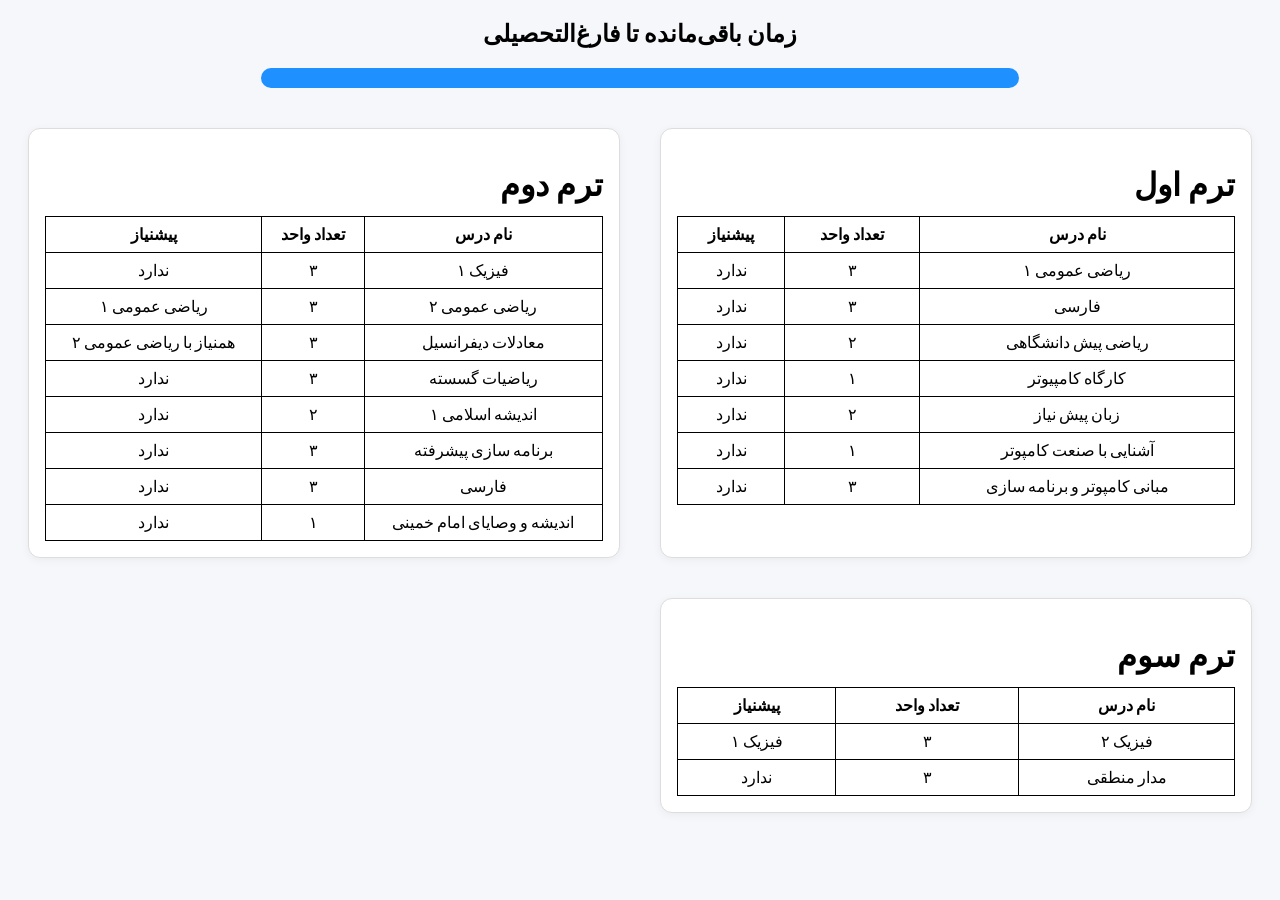
==== index.html @ 0f198653 "Rename index.html. to index.html" ====
<!DOCTYPE html>
<html lang="fa" dir="rtl">
<head>
  <meta charset="UTF-8">
  <title>برنامه درسی</title>
  <link href="https://fonts.googleapis.com/css2?family=Questrial&display=swap" rel="stylesheet">
  <link rel="stylesheet" href="style.css">
</head>
<body>
<script src="script.js"></script>
<h2>زمان باقی‌مانده تا فارغ‌التحصیلی</h2>
<div class="Progress-Container" data-total="144" data-done="48">
  <div class="Progress-Bar"><span id="pct"></span></div>
</div>

<div class="terms">
  <div class="term">
    <h1>ترم اول</h1>
    <table>
      <tr><th>نام درس</th><th>تعداد واحد</th><th>پیشنیاز</th></tr>
      <tr><td>ریاضی عمومی ۱</td><td>۳</td><td>ندارد</td></tr>
      <tr><td>فارسی</td><td>۳</td><td>ندارد</td></tr>
      <tr><td>ریاضی پیش دانشگاهی</td><td>۲</td><td>ندارد</td></tr>
      <tr><td>کارگاه کامپیوتر</td><td>۱</td><td>ندارد</td></tr>
      <tr><td>زبان پیش نیاز</td><td>۲</td><td>ندارد</td></tr>
      <tr><td>آشنایی با صنعت کامپوتر</td><td>۱</td><td>ندارد</td></tr>
      <tr><td>مبانی کامپوتر و برنامه سازی</td><td>۳</td><td>ندارد</td></tr>
    </table>
  </div>

  <div class="term">
    <h1>ترم دوم</h1>
    <table>
      <tr><th>نام درس</th><th>تعداد واحد</th><th>پیشنیاز</th></tr>
      <tr><td>فیزیک ۱</td><td>۳</td><td>ندارد</td></tr>
      <tr><td>ریاضی عمومی ۲</td><td>۳</td><td>ریاضی عمومی ۱</td></tr>
      <tr><td>معادلات دیفرانسیل</td><td>۳</td><td>همنیاز با ریاضی عمومی ۲</td></tr>
      <tr><td>ریاضیات گسسته</td><td>۳</td><td>ندارد</td></tr>
      <tr><td>اندیشه اسلامی ۱</td><td>۲</td><td>ندارد</td></tr>
      <tr><td>برنامه سازی پیشرفته</td><td>۳</td><td>ندارد</td></tr>
      <tr><td>فارسی</td><td>۳</td><td>ندارد</td></tr>
      <tr><td>اندیشه و وصایای امام خمینی</td><td>۱</td><td>ندارد</td></tr>
    </table>
  </div>

  <div class="term">
    <h1>ترم سوم</h1>
    <table>
      <tr><th>نام درس</th><th>تعداد واحد</th><th>پیشنیاز</th></tr>
      <tr><td>فیزیک ۲</td><td>۳</td><td>فیزیک ۱</td></tr>
      <tr><td>مدار منطقی</td><td>۳</td><td>ندارد</td></tr>

    </table>
  </div>
</div>

<script src="script.js"></script>
</body>
</html>
---- style.css ----
body {
  background-color: #f5f7fa;
  font-family: Questrial, sans-serif;
}

h2 {
  text-align: center;
}

.Progress-Container {
  width: 60%;
  background: #ccc;
  height: 20px;
  border-radius: 15px;
  margin: 20px auto;
  overflow: hidden;
}

.Progress-Bar {
  background: dodgerblue;
  height: 100%;
  display: flex;
  align-items: center;
  padding-left: 8px;
  color: #fff;
  font-weight: bold;
}

.terms {
  display: grid;
  grid-template-columns: 1fr 1fr;
  gap: 40px;
  justify-content: center;
  padding: 20px;
}

.term {
  background: #fff;
  padding: 16px;
  border: 1px solid #ddd;
  border-radius: 12px;
  box-shadow: 0 2px 10px rgba(0,0,0,0.05);
}

.term h1 {
  margin-bottom: 12px;
  text-align: right;
}

.term table {
  width: 100%;
  border-collapse: collapse;
}

.term th, .term td {
  border: 1px solid #000;
  padding: 8px 12px;
  text-align: center;
}

/* responsive for mobile */
@media (max-width: 900px) {
  .terms {
    grid-template-columns: 1fr;
  }
}
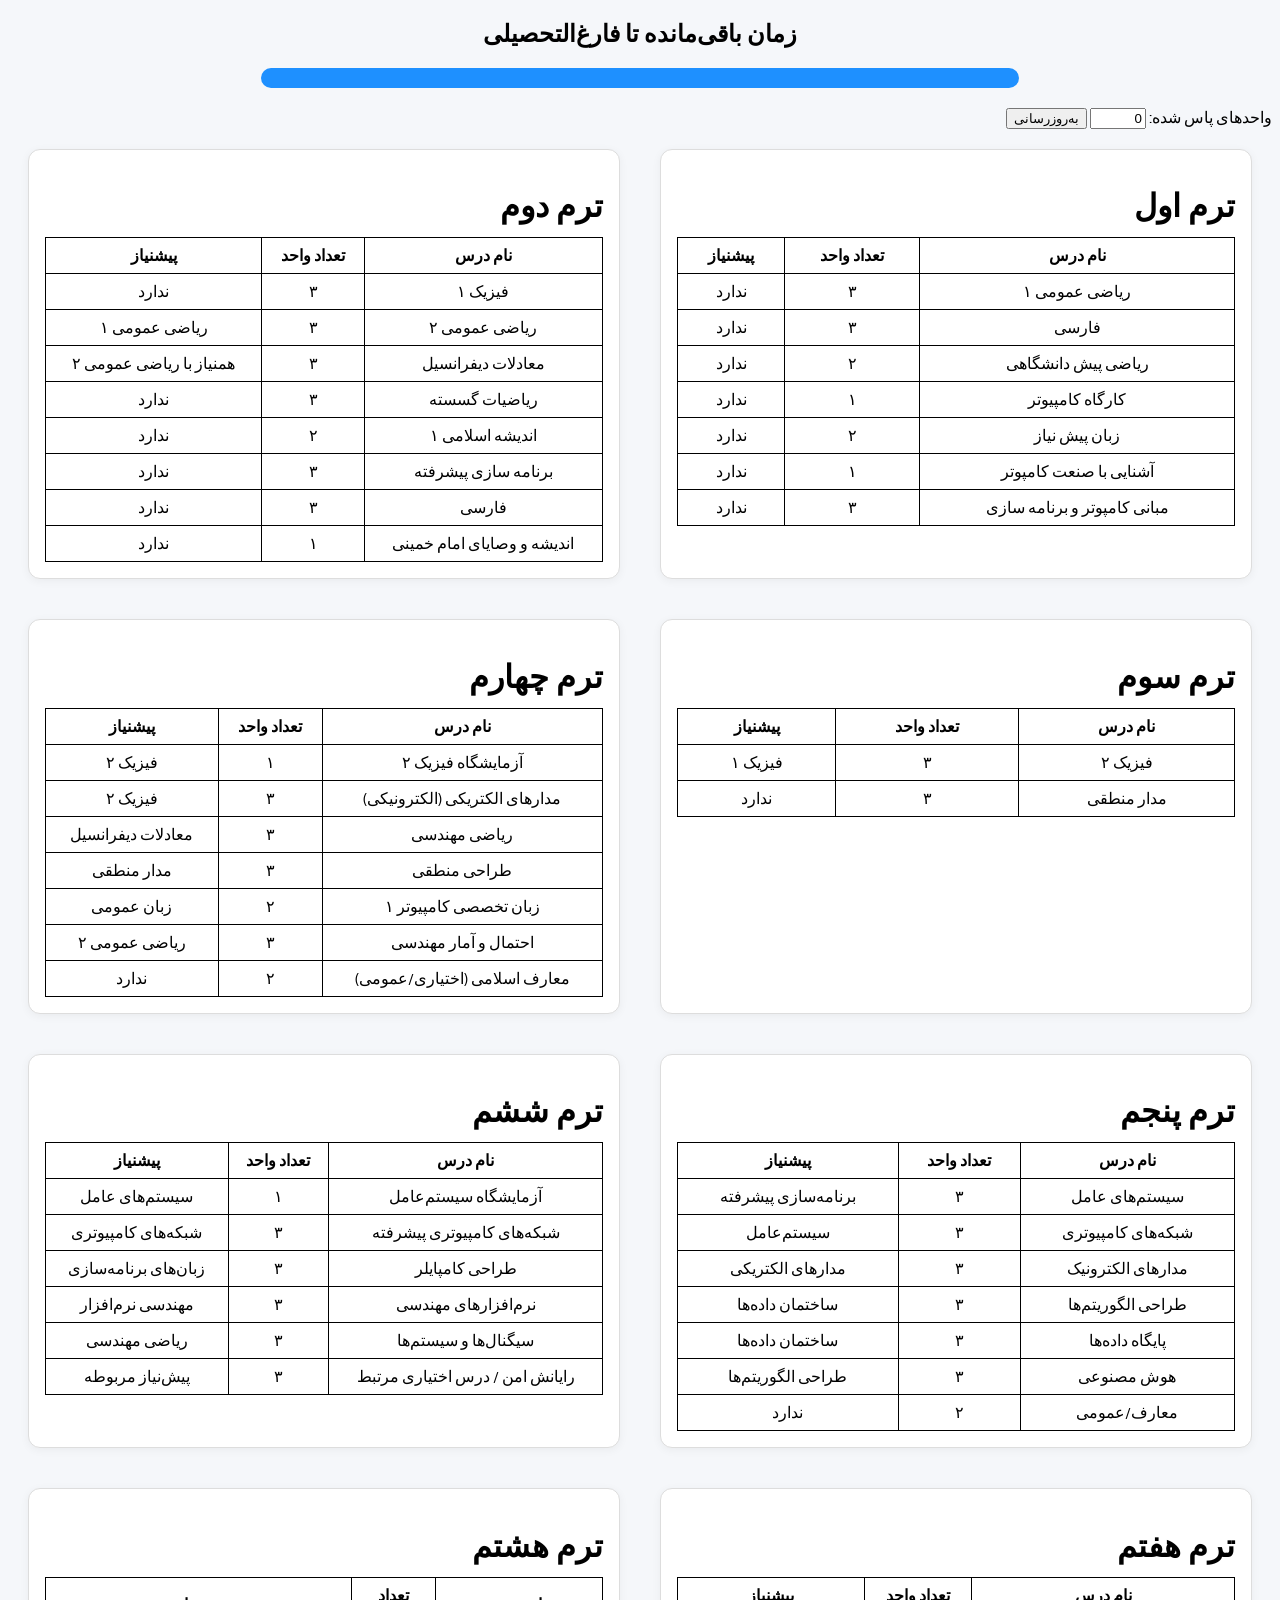
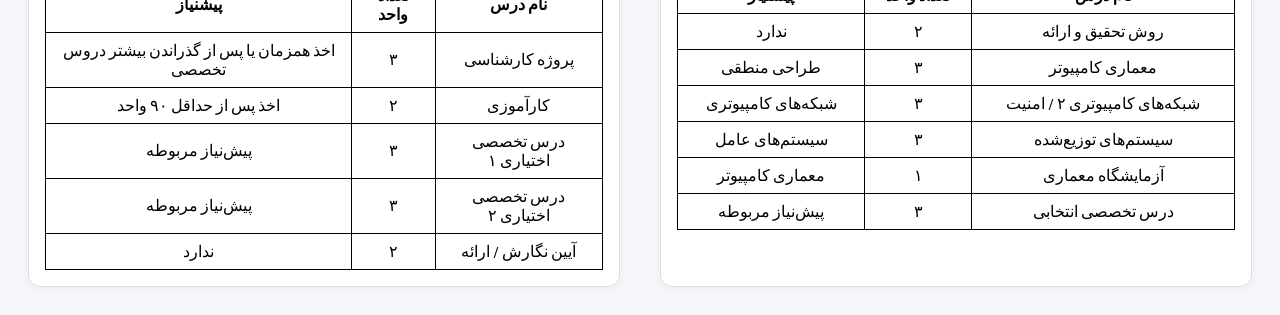
==== commit e9a639bb: "Update index.html" ====
--- a/index.html
+++ b/index.html
@@ -2,17 +2,23 @@
 <html lang="fa" dir="rtl">
 <head>
   <meta charset="UTF-8">
-  <title>برنامه درسی</title>
+  <title>Azad-Uni</title>
   <link href="https://fonts.googleapis.com/css2?family=Questrial&display=swap" rel="stylesheet">
   <link rel="stylesheet" href="style.css">
 </head>
 <body>
-<script src="script.js"></script>
 <h2>زمان باقی‌مانده تا فارغ‌التحصیلی</h2>
-<div class="Progress-Container" data-total="144" data-done="48">
-  <div class="Progress-Bar"><span id="pct"></span></div>
+<div class="Progress-Container" data-total="144">
+  <div class="Progress-Bar"></div>
+  <div class="Progress-Label" id="pct">0%</div>
 </div>
 
+<div class="progress-controls">
+  <label for="creditsPassed">واحدهای پاس شده:</label>
+  <input type="number" id="creditsPassed" min="0" max="144" step="1" value="0">
+  <button id="updateProgress">به‌روزرسانی</button>
+  <div class="progress-info" id="progressInfo"></div>
+</div>
 <div class="terms">
   <div class="term">
     <h1>ترم اول</h1>
@@ -52,8 +58,80 @@
 
     </table>
   </div>
+
+  <div class="term">
+    <h1>ترم چهارم</h1>
+    <table>
+      <tr><th>نام درس</th><th>تعداد واحد</th><th>پیشنیاز</th></tr>
+      <!-- پرکنید: دروس ترم چهارم -->
+      <tr><td>آزمایشگاه فیزیک ۲</td><td>۱</td><td>فیزیک ۲</td></tr>
+      <tr><td>مدارهای الکتریکی (الکترونیکی)</td><td>۳</td><td>فیزیک ۲</td></tr>
+      <tr><td>ریاضی مهندسی</td><td>۳</td><td>معادلات دیفرانسیل</td></tr>
+      <tr><td>طراحی منطقی</td><td>۳</td><td>مدار منطقی</td></tr>
+      <tr><td>زبان تخصصی کامپیوتر ۱</td><td>۲</td><td>زبان عمومی</td></tr>
+      <tr><td>احتمال و آمار مهندسی</td><td>۳</td><td>ریاضی عمومی ۲</td></tr>
+      <tr><td>معارف اسلامی (اختیاری/عمومی)</td><td>۲</td><td>ندارد</td></tr>
+    </table>
+  </div>
+
+  <div class="term">
+    <h1>ترم پنجم</h1>
+    <table>
+      <tr><th>نام درس</th><th>تعداد واحد</th><th>پیشنیاز</th></tr>
+      <!-- پرکنید: دروس ترم پنجم -->
+      <tr><td>سیستم‌های عامل</td><td>۳</td><td>برنامه‌سازی پیشرفته</td></tr>
+      <tr><td>شبکه‌های کامپیوتری</td><td>۳</td><td>سیستم‌عامل</td></tr>
+      <tr><td>مدارهای الکترونیک</td><td>۳</td><td>مدارهای الکتریکی</td></tr>
+      <tr><td>طراحی الگوریتم‌ها</td><td>۳</td><td>ساختمان داده‌ها</td></tr>
+      <tr><td>پایگاه داده‌ها</td><td>۳</td><td>ساختمان داده‌ها</td></tr>
+      <tr><td>هوش مصنوعی</td><td>۳</td><td>طراحی الگوریتم‌ها</td></tr>
+      <tr><td>معارف/عمومی</td><td>۲</td><td>ندارد</td></tr>
+    </table>
+  </div>
+
+  <div class="term">
+    <h1>ترم ششم</h1>
+    <table>
+      <tr><th>نام درس</th><th>تعداد واحد</th><th>پیشنیاز</th></tr>
+      <!-- پرکنید: دروس ترم ششم -->
+      <tr><td>آزمایشگاه سیستم‌عامل</td><td>۱</td><td>سیستم‌های عامل</td></tr>
+      <tr><td>شبکه‌های کامپیوتری پیشرفته</td><td>۳</td><td>شبکه‌های کامپیوتری</td></tr>
+      <tr><td>طراحی کامپایلر</td><td>۳</td><td>زبان‌های برنامه‌سازی</td></tr>
+      <tr><td>نرم‌افزارهای مهندسی</td><td>۳</td><td>مهندسی نرم‌افزار</td></tr>
+      <tr><td>سیگنال‌ها و سیستم‌ها</td><td>۳</td><td>ریاضی مهندسی</td></tr>
+      <tr><td>رایانش امن / درس اختیاری مرتبط</td><td>۳</td><td>پیش‌نیاز مربوطه</td></tr>
+    </table>
+  </div>
+
+  <div class="term">
+    <h1>ترم هفتم</h1>
+    <table>
+      <tr><th>نام درس</th><th>تعداد واحد</th><th>پیشنیاز</th></tr>
+      <!-- پرکنید: دروس ترم هفتم -->
+      <tr><td>روش تحقیق و ارائه</td><td>۲</td><td>ندارد</td></tr>
+      <tr><td>معماری کامپیوتر</td><td>۳</td><td>طراحی منطقی</td></tr>
+      <tr><td>شبکه‌های کامپیوتری ۲ / امنیت</td><td>۳</td><td>شبکه‌های کامپیوتری</td></tr>
+      <tr><td>سیستم‌های توزیع‌شده</td><td>۳</td><td>سیستم‌های عامل</td></tr>
+      <tr><td>آزمایشگاه معماری</td><td>۱</td><td>معماری کامپیوتر</td></tr>
+      <tr><td>درس تخصصی انتخابی</td><td>۳</td><td>پیش‌نیاز مربوطه</td></tr>
+    </table>
+  </div>
+
+  <div class="term">
+    <h1>ترم هشتم</h1>
+    <table>
+      <tr><th>نام درس</th><th>تعداد واحد</th><th>پیشنیاز</th></tr>
+      <!-- پرکنید: دروس ترم هشتم -->
+      <tr><td>پروژه کارشناسی</td><td>۳</td><td>اخذ همزمان یا پس از گذراندن بیشتر دروس تخصصی</td></tr>
+      <tr><td>کارآموزی</td><td>۲</td><td>اخذ پس از حداقل ۹۰ واحد</td></tr>
+      <tr><td>درس تخصصی اختیاری ۱</td><td>۳</td><td>پیش‌نیاز مربوطه</td></tr>
+      <tr><td>درس تخصصی اختیاری ۲</td><td>۳</td><td>پیش‌نیاز مربوطه</td></tr>
+      <tr><td>آیین نگارش / ارائه</td><td>۲</td><td>ندارد</td></tr>
+    </table>
+  </div>
 </div>
 
 <script src="script.js"></script>
 </body>
 </html>
+
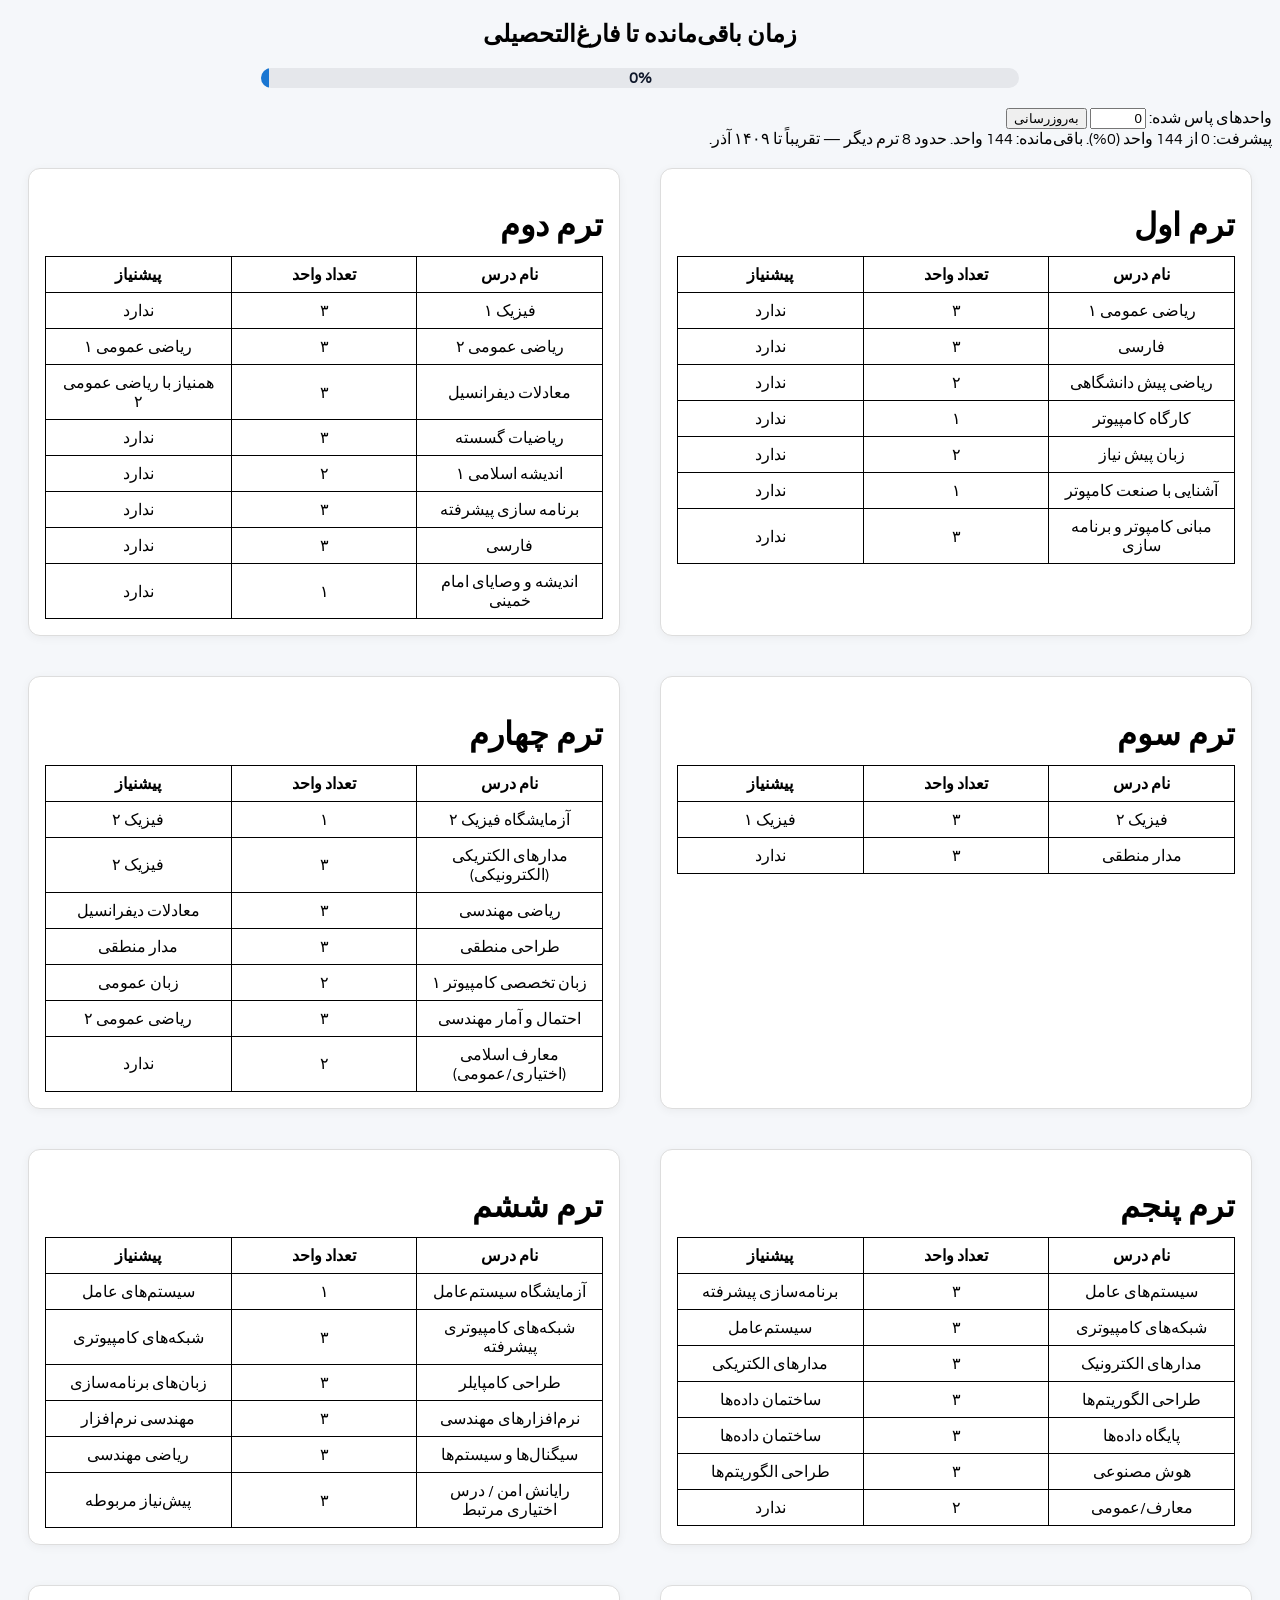
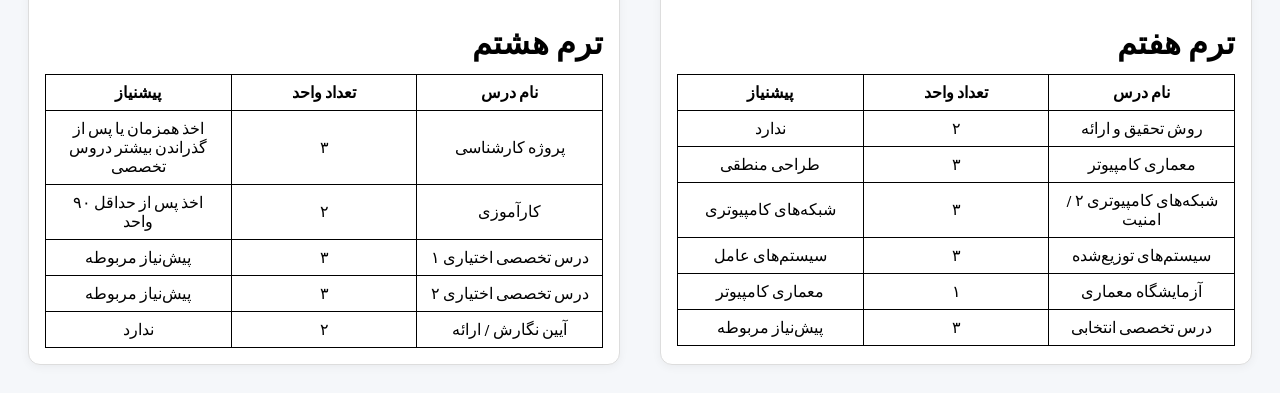
==== commit 2c3ffb73: "Add files via upload" ====
--- a/index.html
+++ b/index.html
@@ -134,4 +134,3 @@
 <script src="script.js"></script>
 </body>
 </html>
-
--- a/style.css
+++ b/style.css
@@ -9,7 +9,8 @@
 
 .Progress-Container {
   width: 60%;
-  background: #ccc;
+  background-color: #e5e7eb; /* light gray background */
+  position: relative;
   height: 20px;
   border-radius: 15px;
   margin: 20px auto;
@@ -17,8 +18,13 @@
 }
 
 .Progress-Bar {
-  background: dodgerblue;
+  position: absolute;
+  left: 0;
+  top: 0;
   height: 100%;
+  width: 0%;
+  background-color: #1976d2; /* blue fill */
+  transition: width 0.35s ease;
   display: flex;
   align-items: center;
   padding-left: 8px;
@@ -50,14 +56,54 @@
 .term table {
   width: 100%;
   border-collapse: collapse;
+  table-layout: fixed;
 }
 
 .term th, .term td {
   border: 1px solid #000;
   padding: 8px 12px;
   text-align: center;
+  transition: transform 0.2s ease, background-color 0.2s ease, box-shadow 0.2s ease;
+  transform-origin: center;
 }
 
+.term td:hover,
+.term th:hover {
+  transform: scale(1.03);
+  background-color: #1976d2 ;
+  box-shadow: 0 0 0 2px rgba(25, 118, 210, 0.12) inset;
+  position: relative;
+  z-index: 1;
+  cursor: pointer;
+}
+
+button{
+  color: black;
+}
+
+/* Bar fills from left; no text inside it */
+.Progress-Bar {
+  position: absolute;
+  left: 0;
+  top: 0;
+  height: 100%;
+  width: 0%;
+  background-color: #1976d2;
+  transition: width 0.35s ease;
+  display: block;          /* override any previous flex */
+}
+
+/* Fixed, centered % label that never moves with the fill */
+.Progress-Label {
+  position: absolute;
+  left: 50%;
+  top: 50%;
+  transform: translate(-50%, -50%);
+  font-weight: 600;
+  color: #0f172a;          /* dark text over the gray track */
+  pointer-events: none;    /* clicks pass through */
+  user-select: none;
+}
 /* responsive for mobile */
 @media (max-width: 900px) {
   .terms {
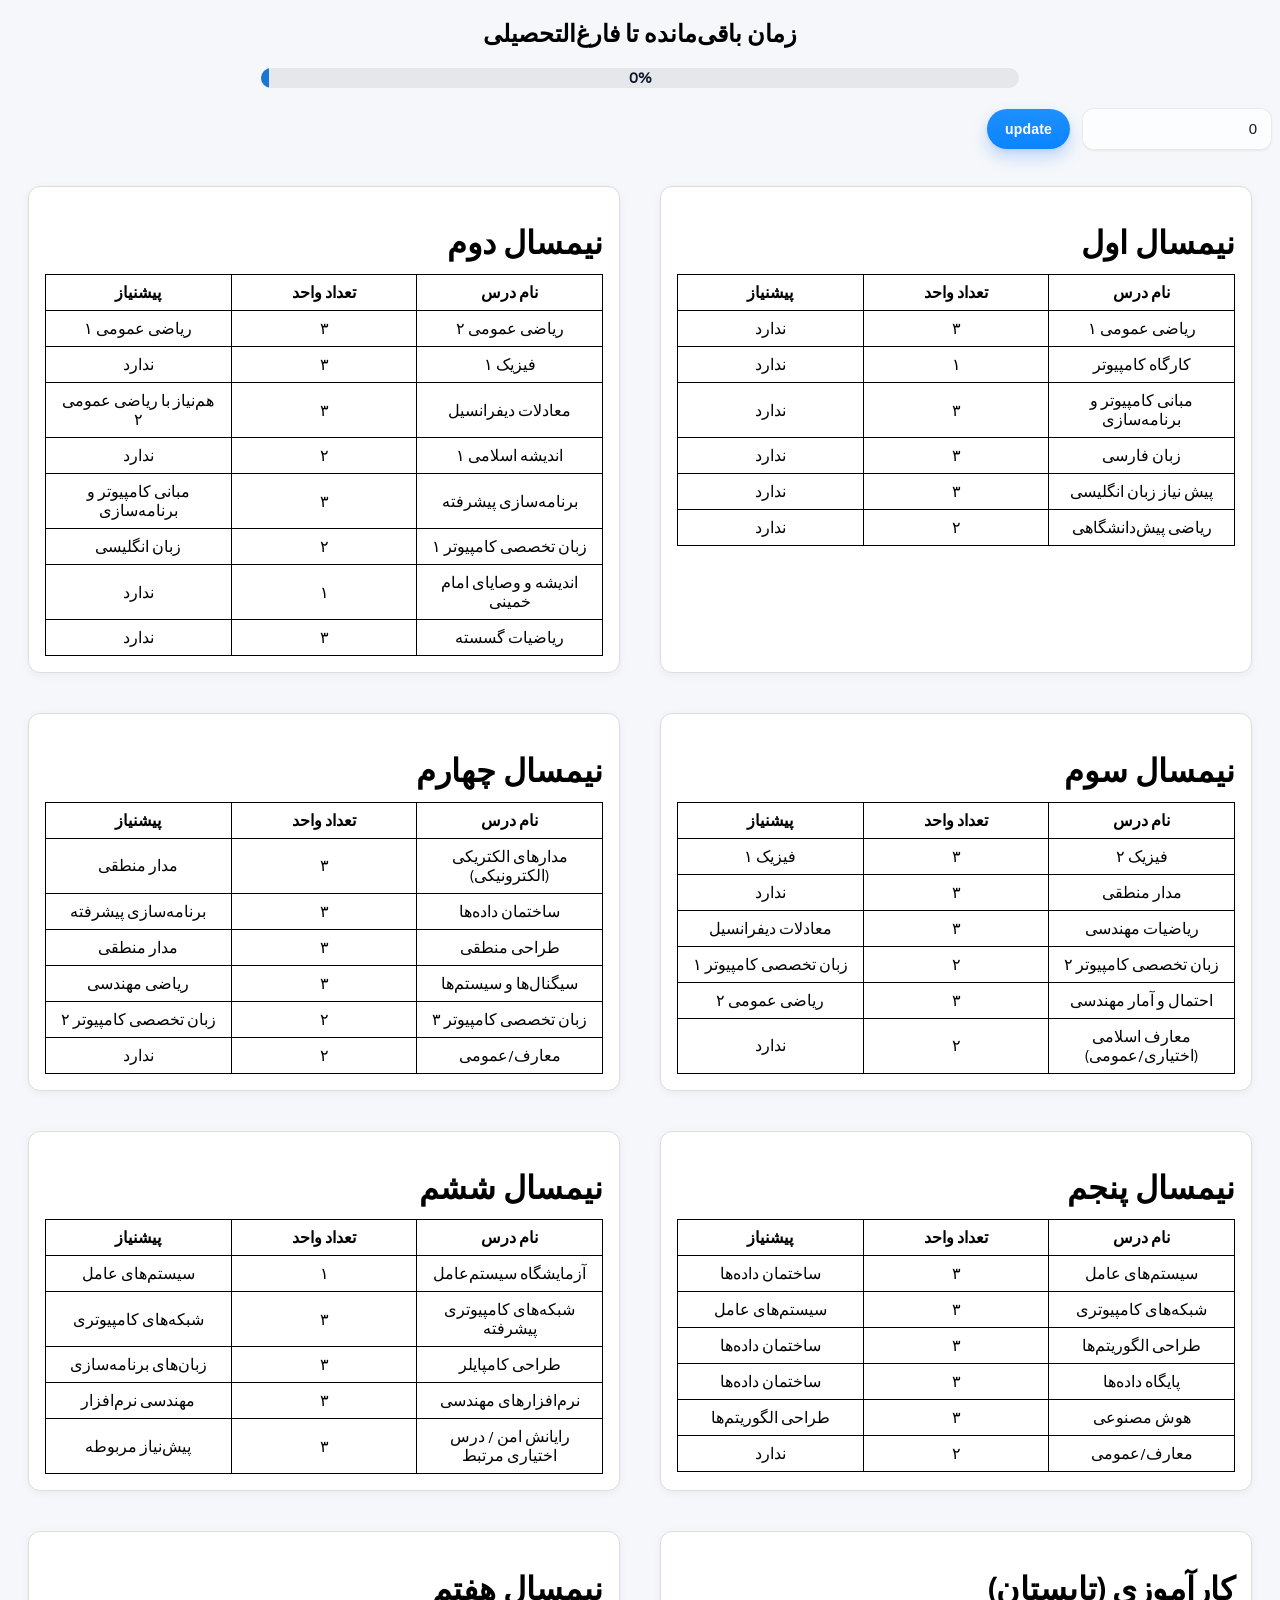
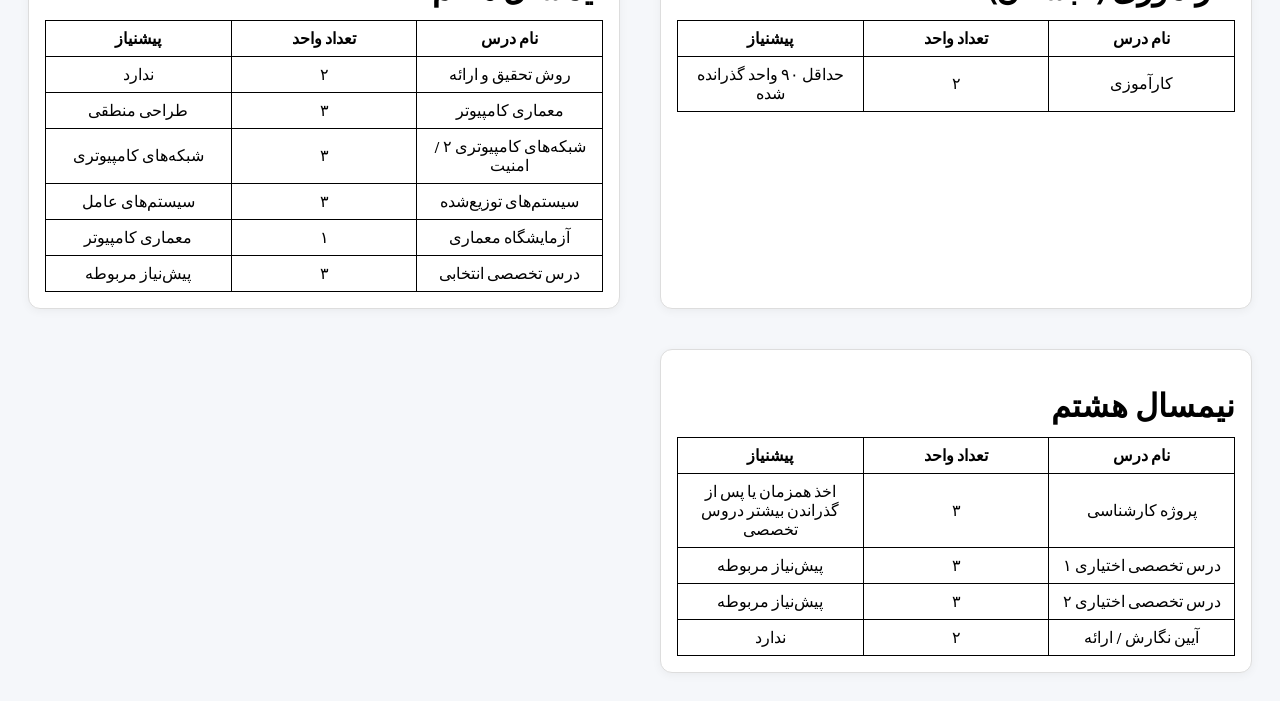
==== commit 5584fec6: "Update index.html" ====
--- a/index.html
+++ b/index.html
@@ -14,74 +14,71 @@
 </div>
 
 <div class="progress-controls">
-  <label for="creditsPassed">واحدهای پاس شده:</label>
-  <input type="number" id="creditsPassed" min="0" max="144" step="1" value="0">
-  <button id="updateProgress">به‌روزرسانی</button>
-  <div class="progress-info" id="progressInfo"></div>
+  <label class="sr-only" for="creditsPassed">واحدهای پاس شده</label>
+  <input class="credit-input" type="number" id="creditsPassed" min="0" max="144" step="1" placeholder="واحدهای پاس‌شده">
+  <button class="update-btn" id="updateProgress">update</button>
 </div>
 <div class="terms">
   <div class="term">
-    <h1>ترم اول</h1>
+    <h1>نیمسال اول</h1>
     <table>
       <tr><th>نام درس</th><th>تعداد واحد</th><th>پیشنیاز</th></tr>
       <tr><td>ریاضی عمومی ۱</td><td>۳</td><td>ندارد</td></tr>
-      <tr><td>فارسی</td><td>۳</td><td>ندارد</td></tr>
-      <tr><td>ریاضی پیش دانشگاهی</td><td>۲</td><td>ندارد</td></tr>
       <tr><td>کارگاه کامپیوتر</td><td>۱</td><td>ندارد</td></tr>
-      <tr><td>زبان پیش نیاز</td><td>۲</td><td>ندارد</td></tr>
-      <tr><td>آشنایی با صنعت کامپوتر</td><td>۱</td><td>ندارد</td></tr>
-      <tr><td>مبانی کامپوتر و برنامه سازی</td><td>۳</td><td>ندارد</td></tr>
+      <tr><td>مبانی کامپیوتر و برنامه‌سازی</td><td>۳</td><td>ندارد</td></tr>
+      <tr><td>زبان فارسی</td><td>۳</td><td>ندارد</td></tr>
+      <tr><td>پیش نیاز زبان انگلیسی</td><td>۳</td><td>ندارد</td></tr>
+      <tr><td>ریاضی پیش‌دانشگاهی</td><td>۲</td><td>ندارد</td></tr>
     </table>
   </div>
 
   <div class="term">
-    <h1>ترم دوم</h1>
+    <h1>نیمسال دوم</h1>
     <table>
       <tr><th>نام درس</th><th>تعداد واحد</th><th>پیشنیاز</th></tr>
+      <tr><td>ریاضی عمومی ۲</td><td>۳</td><td>ریاضی عمومی ۱</td></tr>
       <tr><td>فیزیک ۱</td><td>۳</td><td>ندارد</td></tr>
-      <tr><td>ریاضی عمومی ۲</td><td>۳</td><td>ریاضی عمومی ۱</td></tr>
-      <tr><td>معادلات دیفرانسیل</td><td>۳</td><td>همنیاز با ریاضی عمومی ۲</td></tr>
+      <tr><td>معادلات دیفرانسیل</td><td>۳</td><td>هم‌نیاز با ریاضی عمومی ۲</td></tr>
+      <tr><td>اندیشه اسلامی ۱</td><td>۲</td><td>ندارد</td></tr>
+      <tr><td>برنامه‌سازی پیشرفته</td><td>۳</td><td>مبانی کامپیوتر و برنامه‌سازی</td></tr>
+      <tr><td>زبان تخصصی کامپیوتر ۱</td><td>۲</td><td>زبان انگلیسی</td></tr>
+      <tr><td>اندیشه و وصایای امام خمینی</td><td>۱</td><td>ندارد</td></tr>
       <tr><td>ریاضیات گسسته</td><td>۳</td><td>ندارد</td></tr>
-      <tr><td>اندیشه اسلامی ۱</td><td>۲</td><td>ندارد</td></tr>
-      <tr><td>برنامه سازی پیشرفته</td><td>۳</td><td>ندارد</td></tr>
-      <tr><td>فارسی</td><td>۳</td><td>ندارد</td></tr>
-      <tr><td>اندیشه و وصایای امام خمینی</td><td>۱</td><td>ندارد</td></tr>
     </table>
   </div>
 
   <div class="term">
-    <h1>ترم سوم</h1>
+    <h1>نیمسال سوم</h1>
     <table>
       <tr><th>نام درس</th><th>تعداد واحد</th><th>پیشنیاز</th></tr>
       <tr><td>فیزیک ۲</td><td>۳</td><td>فیزیک ۱</td></tr>
       <tr><td>مدار منطقی</td><td>۳</td><td>ندارد</td></tr>
-
-    </table>
-  </div>
-
-  <div class="term">
-    <h1>ترم چهارم</h1>
-    <table>
-      <tr><th>نام درس</th><th>تعداد واحد</th><th>پیشنیاز</th></tr>
-      <!-- پرکنید: دروس ترم چهارم -->
-      <tr><td>آزمایشگاه فیزیک ۲</td><td>۱</td><td>فیزیک ۲</td></tr>
-      <tr><td>مدارهای الکتریکی (الکترونیکی)</td><td>۳</td><td>فیزیک ۲</td></tr>
-      <tr><td>ریاضی مهندسی</td><td>۳</td><td>معادلات دیفرانسیل</td></tr>
-      <tr><td>طراحی منطقی</td><td>۳</td><td>مدار منطقی</td></tr>
-      <tr><td>زبان تخصصی کامپیوتر ۱</td><td>۲</td><td>زبان عمومی</td></tr>
+      <tr><td>ریاضیات مهندسی</td><td>۳</td><td>معادلات دیفرانسیل</td></tr>
+      <tr><td>زبان تخصصی کامپیوتر ۲</td><td>۲</td><td>زبان تخصصی کامپیوتر ۱</td></tr>
       <tr><td>احتمال و آمار مهندسی</td><td>۳</td><td>ریاضی عمومی ۲</td></tr>
       <tr><td>معارف اسلامی (اختیاری/عمومی)</td><td>۲</td><td>ندارد</td></tr>
     </table>
   </div>
 
   <div class="term">
-    <h1>ترم پنجم</h1>
+    <h1>نیمسال چهارم</h1>
     <table>
       <tr><th>نام درس</th><th>تعداد واحد</th><th>پیشنیاز</th></tr>
-      <!-- پرکنید: دروس ترم پنجم -->
-      <tr><td>سیستم‌های عامل</td><td>۳</td><td>برنامه‌سازی پیشرفته</td></tr>
-      <tr><td>شبکه‌های کامپیوتری</td><td>۳</td><td>سیستم‌عامل</td></tr>
-      <tr><td>مدارهای الکترونیک</td><td>۳</td><td>مدارهای الکتریکی</td></tr>
+      <tr><td>مدارهای الکتریکی (الکترونیکی)</td><td>۳</td><td>مدار منطقی</td></tr>
+      <tr><td>ساختمان داده‌ها</td><td>۳</td><td>برنامه‌سازی پیشرفته</td></tr>
+      <tr><td>طراحی منطقی</td><td>۳</td><td>مدار منطقی</td></tr>
+      <tr><td>سیگنال‌ها و سیستم‌ها</td><td>۳</td><td>ریاضی مهندسی</td></tr>
+      <tr><td>زبان تخصصی کامپیوتر ۳</td><td>۲</td><td>زبان تخصصی کامپیوتر ۲</td></tr>
+      <tr><td>معارف/عمومی</td><td>۲</td><td>ندارد</td></tr>
+    </table>
+  </div>
+
+  <div class="term">
+    <h1>نیمسال پنجم</h1>
+    <table>
+      <tr><th>نام درس</th><th>تعداد واحد</th><th>پیشنیاز</th></tr>
+      <tr><td>سیستم‌های عامل</td><td>۳</td><td>ساختمان داده‌ها</td></tr>
+      <tr><td>شبکه‌های کامپیوتری</td><td>۳</td><td>سیستم‌های عامل</td></tr>
       <tr><td>طراحی الگوریتم‌ها</td><td>۳</td><td>ساختمان داده‌ها</td></tr>
       <tr><td>پایگاه داده‌ها</td><td>۳</td><td>ساختمان داده‌ها</td></tr>
       <tr><td>هوش مصنوعی</td><td>۳</td><td>طراحی الگوریتم‌ها</td></tr>
@@ -90,24 +87,29 @@
   </div>
 
   <div class="term">
-    <h1>ترم ششم</h1>
+    <h1>نیمسال ششم</h1>
     <table>
       <tr><th>نام درس</th><th>تعداد واحد</th><th>پیشنیاز</th></tr>
-      <!-- پرکنید: دروس ترم ششم -->
       <tr><td>آزمایشگاه سیستم‌عامل</td><td>۱</td><td>سیستم‌های عامل</td></tr>
       <tr><td>شبکه‌های کامپیوتری پیشرفته</td><td>۳</td><td>شبکه‌های کامپیوتری</td></tr>
       <tr><td>طراحی کامپایلر</td><td>۳</td><td>زبان‌های برنامه‌سازی</td></tr>
       <tr><td>نرم‌افزارهای مهندسی</td><td>۳</td><td>مهندسی نرم‌افزار</td></tr>
-      <tr><td>سیگنال‌ها و سیستم‌ها</td><td>۳</td><td>ریاضی مهندسی</td></tr>
       <tr><td>رایانش امن / درس اختیاری مرتبط</td><td>۳</td><td>پیش‌نیاز مربوطه</td></tr>
     </table>
   </div>
 
   <div class="term">
-    <h1>ترم هفتم</h1>
+    <h1>کارآموزی (تابستان)</h1>
     <table>
       <tr><th>نام درس</th><th>تعداد واحد</th><th>پیشنیاز</th></tr>
-      <!-- پرکنید: دروس ترم هفتم -->
+      <tr><td>کارآموزی</td><td>۲</td><td>حداقل ۹۰ واحد گذرانده شده</td></tr>
+    </table>
+  </div>
+
+  <div class="term">
+    <h1>نیمسال هفتم</h1>
+    <table>
+      <tr><th>نام درس</th><th>تعداد واحد</th><th>پیشنیاز</th></tr>
       <tr><td>روش تحقیق و ارائه</td><td>۲</td><td>ندارد</td></tr>
       <tr><td>معماری کامپیوتر</td><td>۳</td><td>طراحی منطقی</td></tr>
       <tr><td>شبکه‌های کامپیوتری ۲ / امنیت</td><td>۳</td><td>شبکه‌های کامپیوتری</td></tr>
@@ -118,12 +120,10 @@
   </div>
 
   <div class="term">
-    <h1>ترم هشتم</h1>
+    <h1>نیمسال هشتم</h1>
     <table>
       <tr><th>نام درس</th><th>تعداد واحد</th><th>پیشنیاز</th></tr>
-      <!-- پرکنید: دروس ترم هشتم -->
       <tr><td>پروژه کارشناسی</td><td>۳</td><td>اخذ همزمان یا پس از گذراندن بیشتر دروس تخصصی</td></tr>
-      <tr><td>کارآموزی</td><td>۲</td><td>اخذ پس از حداقل ۹۰ واحد</td></tr>
       <tr><td>درس تخصصی اختیاری ۱</td><td>۳</td><td>پیش‌نیاز مربوطه</td></tr>
       <tr><td>درس تخصصی اختیاری ۲</td><td>۳</td><td>پیش‌نیاز مربوطه</td></tr>
       <tr><td>آیین نگارش / ارائه</td><td>۲</td><td>ندارد</td></tr>
--- a/style.css
+++ b/style.css
@@ -104,6 +104,118 @@
   pointer-events: none;    /* clicks pass through */
   user-select: none;
 }
+/* ---------- Apple-ish controls ---------- */
+
+/* Reset */
+.progress-controls {
+  display: flex;
+  gap: 12px;
+  align-items: center;
+  justify-content: flex-start;
+  flex-wrap: wrap;
+  margin: 10px 0 16px;
+  direction: rtl; /* Persian layout */
+  font-family: -apple-system, BlinkMacSystemFont, "SF Pro Text", "SF Pro Display",
+  Segoe UI, Roboto, Helvetica, Arial, "Apple Color Emoji", "Segoe UI Emoji";
+}
+
+/* Visually hidden but accessible label */
+.sr-only {
+  position: absolute !important;
+  width: 1px; height: 1px;
+  padding: 0; margin: -1px;
+  overflow: hidden; clip: rect(0,0,0,0);
+  white-space: nowrap; border: 0;
+}
+
+/* Input: frosted, precise, with subtle inner shadow */
+.credit-input {
+  appearance: none;
+  -moz-appearance: textfield; /* remove spinners in Firefox */
+  width: 160px;
+  height: 40px;
+  padding: 0 14px;
+  border-radius: 12px;
+  border: 1px solid rgba(0,0,0,0.08);
+  background: rgba(255,255,255,0.72);
+  box-shadow:
+    inset 0 0 0 1px rgba(255,255,255,0.6),
+    0 1px 2px rgba(0,0,0,0.06);
+  backdrop-filter: saturate(180%) blur(12px);
+  -webkit-backdrop-filter: saturate(180%) blur(12px);
+  font-size: 15px;
+  line-height: 40px;
+  color: #0f172a;
+  transition: border-color .2s ease, box-shadow .2s ease, transform .06s ease;
+}
+
+.credit-input::placeholder { color: rgba(15,23,42,0.45); }
+.credit-input::-webkit-outer-spin-button,
+.credit-input::-webkit-inner-spin-button { appearance: none; margin: 0; }
+
+.credit-input:hover {
+  border-color: rgba(0,0,0,0.18);
+}
+
+.credit-input:focus {
+  outline: none;
+  border-color: #0a84ff;
+  box-shadow:
+    0 0 0 3px rgba(10,132,255,0.18),
+    inset 0 0 0 1px rgba(10,132,255,0.35);
+}
+
+/* Button: pill, subtle gradient, crisp shadow, micro-interactions */
+.update-btn {
+  height: 40px;
+  padding: 0 18px;
+  border: 0;
+  border-radius: 999px;
+  background:
+    linear-gradient(180deg, #1e90ff 0%, #0a84ff 100%);
+  color: #fff;
+  font-weight: 600;
+  font-size: 14px;
+  letter-spacing: .2px;
+  box-shadow:
+    0 8px 16px rgba(16,112,255,0.24),
+    0 2px 4px rgba(0,0,0,0.06);
+  transition: transform .06s ease, box-shadow .2s ease, filter .2s ease;
+  cursor: pointer;
+  -webkit-tap-highlight-color: transparent;
+}
+
+.update-btn:hover {
+  filter: brightness(1.03);
+  box-shadow:
+    0 10px 20px rgba(16,112,255,0.28),
+    0 3px 6px rgba(0,0,0,0.08);
+}
+
+.update-btn:active {
+  transform: translateY(1px);
+  box-shadow:
+    0 6px 12px rgba(16,112,255,0.22),
+    0 2px 4px rgba(0,0,0,0.06);
+}
+
+.update-btn:focus-visible {
+  outline: none;
+  box-shadow:
+    0 0 0 3px rgba(10,132,255,0.22),
+    0 8px 16px rgba(16,112,255,0.24);
+}
+
+/* Compact layout on small screens */
+@media (max-width: 520px) {
+  .credit-input { width: 100%; }
+  .progress-controls { gap: 10px; }
+}
+
+/* Respect reduced motion */
+@media (prefers-reduced-motion: reduce) {
+  .credit-input, .update-btn { transition: none; }
+}
 /* responsive for mobile */
 @media (max-width: 900px) {
   .terms {
